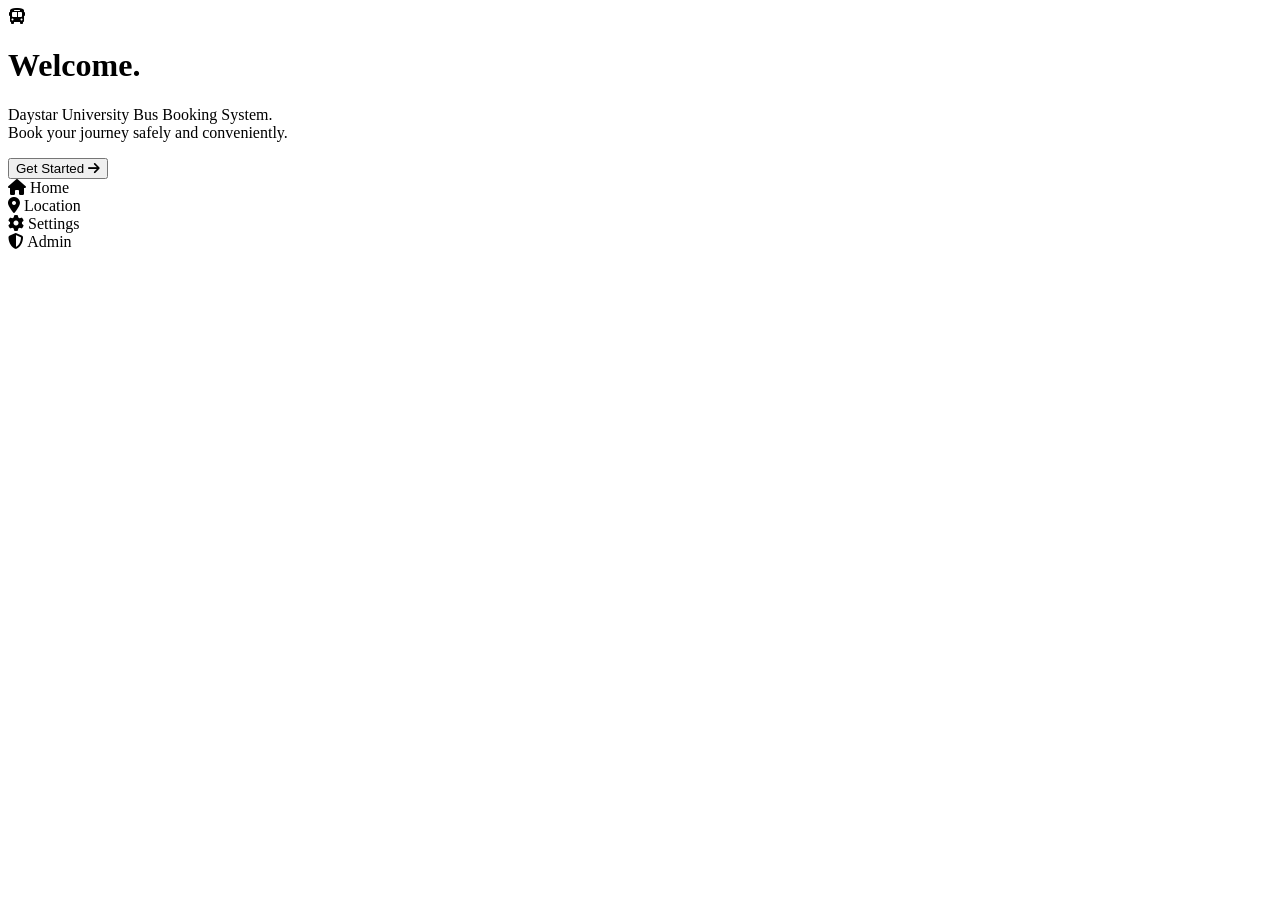
==== index.html @ 842cd05a "Add initial HTML structure for bus booking system" ====
<!DOCTYPE html>
<html lang="en">
<head>
<meta charset="UTF-8">
<meta name="viewport" content="width=device-width, initial-scale=1.0">
<title>Daystar Bus Booking</title>

<link rel="stylesheet" href="styles.css">

<link rel="stylesheet" href="https://cdnjs.cloudflare.com/ajax/libs/font-awesome/6.5.0/css/all.min.css">

</head>

<body>

<div class="welcome-container">

<div class="bus-icon">
<i class="fas fa-bus"></i>
</div>

<h1 class="welcome-title">Welcome.</h1>

<p class="welcome-text">
Daystar University Bus Booking System.<br>
Book your journey safely and conveniently.
</p>

<button class="start-btn" onclick="startBooking()">
Get Started <i class="fas fa-arrow-right"></i>
</button>

</div>


<!-- Bottom Navigation -->

<div class="bottom-nav">

<div class="nav-item active">
<i class="fas fa-home"></i>
<span>Home</span>
</div>

<div class="nav-item">
<i class="fas fa-location-dot"></i>
<span>Location</span>
</div>

<div class="nav-item">
<i class="fas fa-gear"></i>
<span>Settings</span>
</div>

<div class="nav-item">
<i class="fas fa-shield-halved"></i>
<span>Admin</span>
</div>

</div>

<script>

function startBooking(){
window.location.href = "campus.html"
}

</script>

</body>
</html>
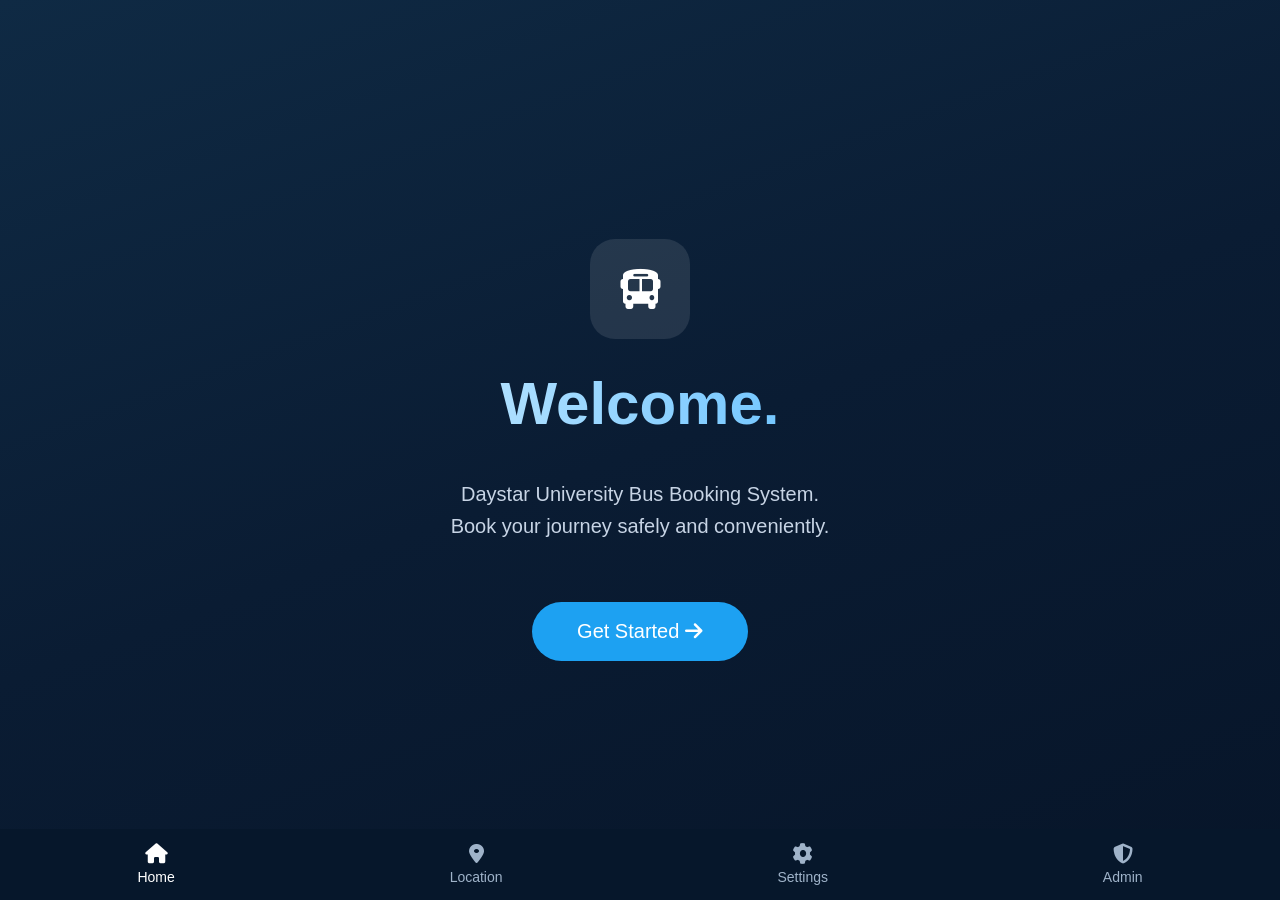
==== commit e94b2c98: "Integrate Google Analytics tracking script Added Google Analytics tracking code to the HTML." ====
--- a/index.html
+++ b/index.html
@@ -8,6 +8,15 @@
 <link rel="stylesheet" href="styles.css">
 
 <link rel="stylesheet" href="https://cdnjs.cloudflare.com/ajax/libs/font-awesome/6.5.0/css/all.min.css">
+  <!-- Google tag (gtag.js) -->
+<script async src="https://www.googletagmanager.com/gtag/js?id=G-7ML9XGFV1H"></script>
+<script>
+  window.dataLayer = window.dataLayer || [];
+  function gtag(){dataLayer.push(arguments);}
+  gtag('js', new Date());
+
+  gtag('config', 'G-7ML9XGFV1H');
+</script>
 
 </head>
 
--- a/styles.css
+++ b/styles.css
@@ -0,0 +1,185 @@
+body{
+margin:0;
+font-family:Arial, Helvetica, sans-serif;
+height:100vh;
+background:linear-gradient(160deg,#0f2a44,#0a1c33,#071529);
+color:white;
+display:flex;
+flex-direction:column;
+justify-content:center;
+align-items:center;
+}
+
+.welcome-container{
+text-align:center;
+max-width:400px;
+padding:20px;
+}
+
+.bus-icon{
+width:100px;
+height:100px;
+background:rgba(255,255,255,0.1);
+border-radius:25px;
+display:flex;
+justify-content:center;
+align-items:center;
+margin:auto;
+font-size:40px;
+}
+
+.welcome-title{
+font-size:60px;
+margin-top:30px;
+background:linear-gradient(90deg,#b7e3ff,#6bc3ff);
+-webkit-background-clip:text;
+color:transparent;
+}
+
+.welcome-text{
+margin-top:20px;
+font-size:20px;
+color:#c7d4e5;
+line-height:1.6;
+}
+
+.start-btn{
+margin-top:40px;
+background:#1da1f2;
+border:none;
+padding:18px 45px;
+border-radius:40px;
+font-size:20px;
+color:white;
+cursor:pointer;
+transition:0.3s;
+}
+
+.start-btn:hover{
+background:#0c8ddb;
+}
+
+.bottom-nav{
+position:fixed;
+bottom:0;
+width:100%;
+background:#06172b;
+display:flex;
+justify-content:space-around;
+padding:15px 0;
+}
+
+.nav-item{
+display:flex;
+flex-direction:column;
+align-items:center;
+font-size:14px;
+color:#9fb3c9;
+}
+
+.nav-item i{
+font-size:20px;
+margin-bottom:5px;
+}
+
+.nav-item.active{
+color:white;
+}
+.bus-page{
+padding:40px;
+text-align:center;
+}
+
+.filters{
+margin:30px 0;
+display:flex;
+justify-content:center;
+gap:20px;
+}
+
+select{
+padding:10px;
+font-size:16px;
+}
+
+.bus-container{
+display:flex;
+justify-content:center;
+gap:30px;
+flex-wrap:wrap;
+margin-top:30px;
+}
+
+.bus-card{
+background:white;
+padding:25px;
+border-radius:10px;
+box-shadow:0 3px 10px rgba(0,0,0,0.1);
+width:200px;
+}
+
+.book-btn{
+margin-top:15px;
+padding:10px 20px;
+background:#2c7be5;
+color:white;
+border:none;
+border-radius:6px;
+cursor:pointer;
+}
+.seat-page{
+padding:40px;
+text-align:center;
+}
+
+.bus-layout{
+width:300px;
+margin:auto;
+background:white;
+padding:20px;
+border-radius:10px;
+box-shadow:0 3px 10px rgba(0,0,0,0.1);
+}
+
+.driver{
+background:#333;
+color:white;
+padding:10px;
+margin-bottom:15px;
+}
+
+.seats{
+display:grid;
+grid-template-columns:repeat(4,1fr);
+gap:10px;
+}
+
+.seat{
+background:#e4e4e4;
+padding:15px;
+border-radius:6px;
+cursor:pointer;
+}
+
+.seat:hover{
+background:#ccc;
+}
+
+.seat.selected{
+background:#2c7be5;
+color:white;
+}
+
+.seat-info{
+margin-top:30px;
+}
+
+#continueBtn{
+padding:12px 25px;
+background:#28a745;
+color:white;
+border:none;
+border-radius:6px;
+cursor:pointer;
+}
+
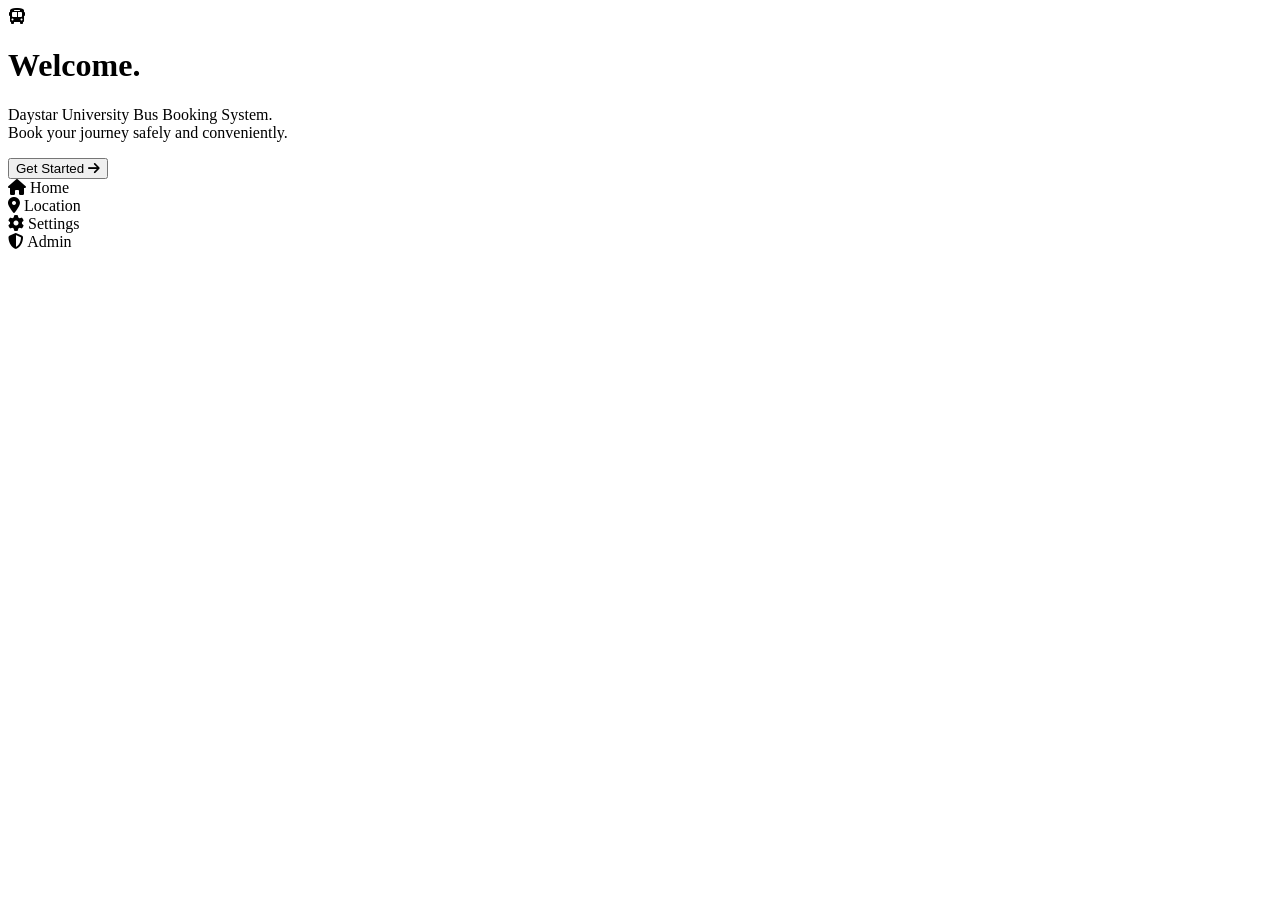
==== commit 1a184807: "Add files via upload" ====
--- a/index.html
+++ b/index.html
@@ -1,80 +1,75 @@
-<!DOCTYPE html>
-<html lang="en">
-<head>
-<meta charset="UTF-8">
-<meta name="viewport" content="width=device-width, initial-scale=1.0">
-<title>Daystar Bus Booking</title>
-
-<link rel="stylesheet" href="styles.css">
-
-<link rel="stylesheet" href="https://cdnjs.cloudflare.com/ajax/libs/font-awesome/6.5.0/css/all.min.css">
-  <!-- Google tag (gtag.js) -->
-<script async src="https://www.googletagmanager.com/gtag/js?id=G-7ML9XGFV1H"></script>
-<script>
-  window.dataLayer = window.dataLayer || [];
-  function gtag(){dataLayer.push(arguments);}
-  gtag('js', new Date());
-
-  gtag('config', 'G-7ML9XGFV1H');
-</script>
-
-</head>
-
-<body>
-
-<div class="welcome-container">
-
-<div class="bus-icon">
-<i class="fas fa-bus"></i>
-</div>
-
-<h1 class="welcome-title">Welcome.</h1>
-
-<p class="welcome-text">
-Daystar University Bus Booking System.<br>
-Book your journey safely and conveniently.
-</p>
-
-<button class="start-btn" onclick="startBooking()">
-Get Started <i class="fas fa-arrow-right"></i>
-</button>
-
-</div>
-
-
-<!-- Bottom Navigation -->
-
-<div class="bottom-nav">
-
-<div class="nav-item active">
-<i class="fas fa-home"></i>
-<span>Home</span>
-</div>
-
-<div class="nav-item">
-<i class="fas fa-location-dot"></i>
-<span>Location</span>
-</div>
-
-<div class="nav-item">
-<i class="fas fa-gear"></i>
-<span>Settings</span>
-</div>
-
-<div class="nav-item">
-<i class="fas fa-shield-halved"></i>
-<span>Admin</span>
-</div>
-
-</div>
-
-<script>
-
-function startBooking(){
-window.location.href = "campus.html"
-}
-
-</script>
-
-</body>
-</html>
+<!DOCTYPE html>
+<html lang="en">
+<head>
+<meta charset="UTF-8">
+<meta name="viewport" content="width=device-width, initial-scale=1.0">
+<title>Daystar Bus Booking</title>
+
+<link rel="stylesheet" href="css/styles.css">
+
+<link rel="stylesheet" href="https://cdnjs.cloudflare.com/ajax/libs/font-awesome/6.5.0/css/all.min.css">
+
+</head>
+
+<body>
+
+<div class="welcome-container">
+
+<div class="bus-icon">
+<i class="fas fa-bus"></i>
+</div>
+
+<h1 class="welcome-title">Welcome.</h1>
+
+<p class="welcome-text">
+Daystar University Bus Booking System.<br>
+Book your journey safely and conveniently.
+</p>
+
+<button class="start-btn" onclick="startBooking()">
+Get Started <i class="fas fa-arrow-right"></i>
+</button>
+
+</div>
+
+
+<!-- Bottom Navigation -->
+
+<div class="bottom-nav">
+
+<div class="nav-item active">
+<i class="fas fa-home"></i>
+<span>Home</span>
+</div>
+
+<div class="nav-item">
+<i class="fas fa-location-dot"></i>
+<span>Location</span>
+</div>
+
+<div class="nav-item">
+<i class="fas fa-gear"></i>
+<span>Settings</span>
+</div>
+
+<div class="nav-item" onclick="goToAdmin()">
+<i class="fas fa-shield-halved"></i>
+<span>Admin</span>
+</div>
+
+</div>
+
+<script>
+
+function startBooking(){
+    window.location.href = "campus.html"
+}
+
+function goToAdmin(){
+    window.location.href = "admin.html"
+}
+
+</script>
+
+</body>
+</html>
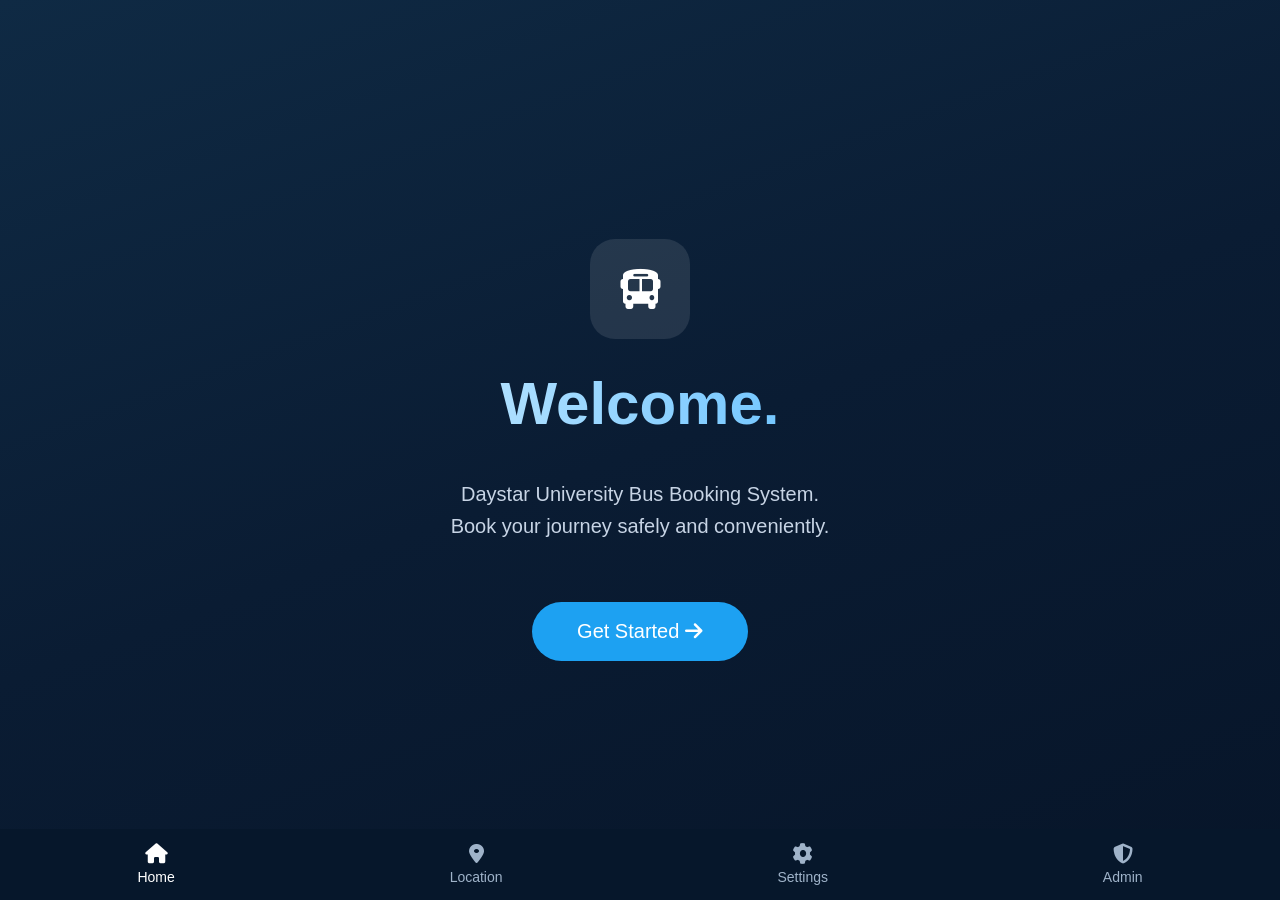
==== commit 0962e4d4: "Update index.html" ====
--- a/index.html
+++ b/index.html
@@ -5,7 +5,7 @@
 <meta name="viewport" content="width=device-width, initial-scale=1.0">
 <title>Daystar Bus Booking</title>
 
-<link rel="stylesheet" href="css/styles.css">
+<link rel="stylesheet" href="styles.css">
 
 <link rel="stylesheet" href="https://cdnjs.cloudflare.com/ajax/libs/font-awesome/6.5.0/css/all.min.css">
 
--- a/styles.css
+++ b/styles.css
@@ -0,0 +1,184 @@
+body{
+margin:0;
+font-family:Arial, Helvetica, sans-serif;
+height:100vh;
+background:linear-gradient(160deg,#0f2a44,#0a1c33,#071529);
+color:white;
+display:flex;
+flex-direction:column;
+justify-content:center;
+align-items:center;
+}
+
+.welcome-container{
+text-align:center;
+max-width:400px;
+padding:20px;
+}
+
+.bus-icon{
+width:100px;
+height:100px;
+background:rgba(255,255,255,0.1);
+border-radius:25px;
+display:flex;
+justify-content:center;
+align-items:center;
+margin:auto;
+font-size:40px;
+}
+
+.welcome-title{
+font-size:60px;
+margin-top:30px;
+background:linear-gradient(90deg,#b7e3ff,#6bc3ff);
+-webkit-background-clip:text;
+color:transparent;
+}
+
+.welcome-text{
+margin-top:20px;
+font-size:20px;
+color:#c7d4e5;
+line-height:1.6;
+}
+
+.start-btn{
+margin-top:40px;
+background:#1da1f2;
+border:none;
+padding:18px 45px;
+border-radius:40px;
+font-size:20px;
+color:white;
+cursor:pointer;
+transition:0.3s;
+}
+
+.start-btn:hover{
+background:#0c8ddb;
+}
+
+.bottom-nav{
+position:fixed;
+bottom:0;
+width:100%;
+background:#06172b;
+display:flex;
+justify-content:space-around;
+padding:15px 0;
+}
+
+.nav-item{
+display:flex;
+flex-direction:column;
+align-items:center;
+font-size:14px;
+color:#9fb3c9;
+}
+
+.nav-item i{
+font-size:20px;
+margin-bottom:5px;
+}
+
+.nav-item.active{
+color:white;
+}
+.bus-page{
+padding:40px;
+text-align:center;
+}
+
+.filters{
+margin:30px 0;
+display:flex;
+justify-content:center;
+gap:20px;
+}
+
+select{
+padding:10px;
+font-size:16px;
+}
+
+.bus-container{
+display:flex;
+justify-content:center;
+gap:30px;
+flex-wrap:wrap;
+margin-top:30px;
+}
+
+.bus-card{
+background:white;
+padding:25px;
+border-radius:10px;
+box-shadow:0 3px 10px rgba(0,0,0,0.1);
+width:200px;
+}
+
+.book-btn{
+margin-top:15px;
+padding:10px 20px;
+background:#2c7be5;
+color:white;
+border:none;
+border-radius:6px;
+cursor:pointer;
+}
+.seat-page{
+padding:40px;
+text-align:center;
+}
+
+.bus-layout{
+width:300px;
+margin:auto;
+background:white;
+padding:20px;
+border-radius:10px;
+box-shadow:0 3px 10px rgba(0,0,0,0.1);
+}
+
+.driver{
+background:#333;
+color:white;
+padding:10px;
+margin-bottom:15px;
+}
+
+.seats{
+display:grid;
+grid-template-columns:repeat(4,1fr);
+gap:10px;
+}
+
+.seat{
+background:#e4e4e4;
+padding:15px;
+border-radius:6px;
+cursor:pointer;
+}
+
+.seat:hover{
+background:#ccc;
+}
+
+.seat.selected{
+background:#2c7be5;
+color:white;
+}
+
+.seat-info{
+margin-top:30px;
+}
+
+#continueBtn{
+padding:12px 25px;
+background:#28a745;
+color:white;
+border:none;
+border-radius:6px;
+cursor:pointer;
+}
